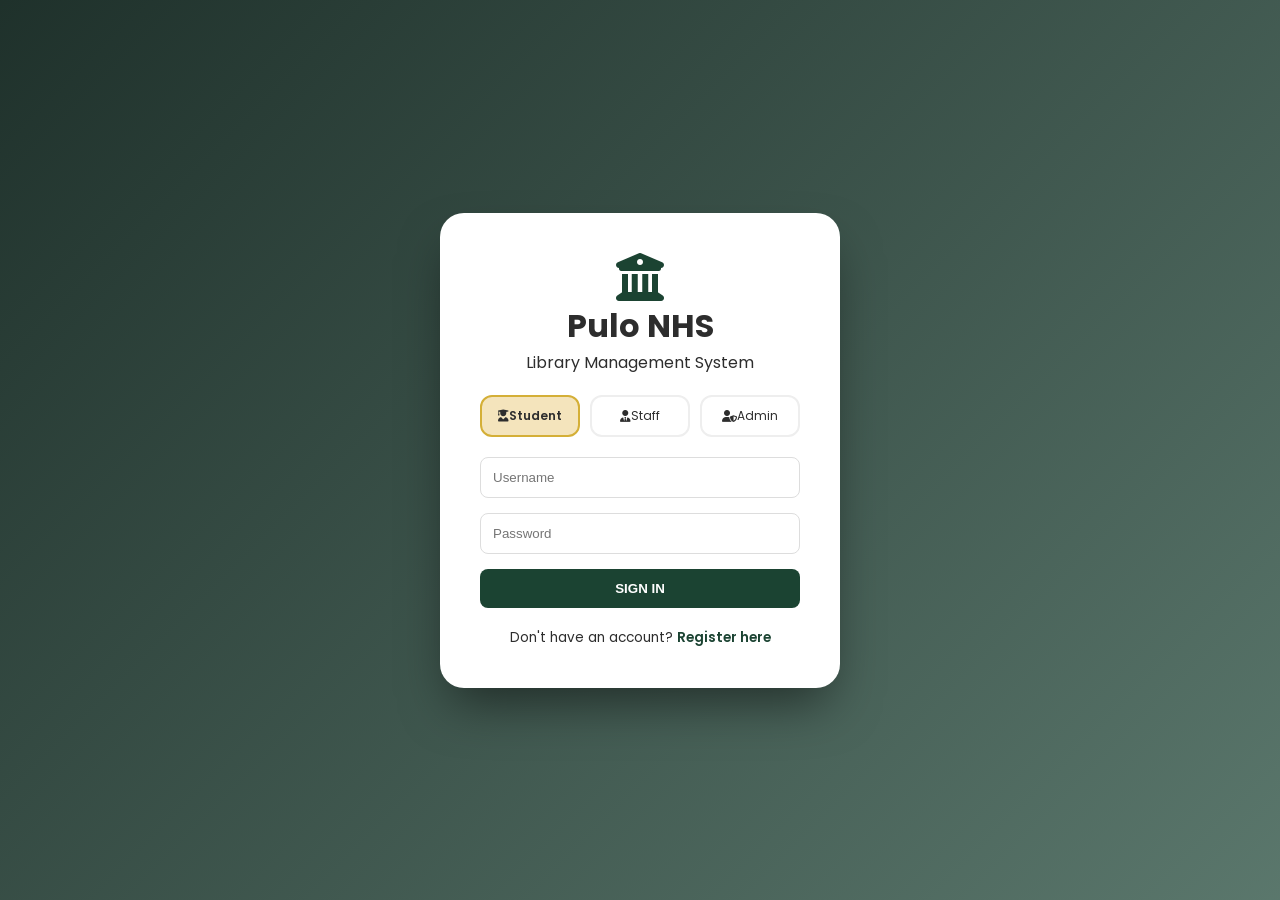
==== index.html @ fcb6839c "first commit" ====
<!DOCTYPE html>
<html lang="en">
<head>
    <meta charset="UTF-8">
    <meta name="viewport" content="width=device-width, initial-scale=1.0">
    <title>Pulo NHS | Library System</title>
    <link rel="stylesheet" href="https://cdnjs.cloudflare.com/ajax/libs/font-awesome/6.4.0/css/all.min.css">
    <link rel="stylesheet" href="styles.css">
</head>
<body>
    <div class="login-container">
        <div class="login-overlay"></div>
        
        <div class="login-box">
            <div class="login-logo">
                <i class="fas fa-university"></i>
                <h1>Pulo NHS</h1>
                <p>Library Management System</p>
            </div>

            <div id="loginSection">
                <form id="loginForm">
                    <div class="role-selector">
                        <div class="role-option active" data-role="User">
                            <i class="fas fa-user-graduate"></i><span>Student</span>
                        </div>
                        <div class="role-option" data-role="staff">
                            <i class="fas fa-user-tie"></i><span>Staff</span>
                        </div>
                        <div class="role-option" data-role="admin">
                            <i class="fas fa-user-shield"></i><span>Admin</span>
                        </div>
                    </div>
                    <input type="text" class="form-control" placeholder="Username" required>
                    <input type="password" class="form-control" placeholder="Password" required>
                    <button type="submit" class="btn-login">SIGN IN</button>
                </form>
                <p class="toggle-text">Don't have an account? <a href="#" id="showRegister">Register here</a></p>
            </div>

            <div id="registerSection" style="display: none;">
                <h2 style="margin-bottom: 15px; color: var(--primary-dark);">Create Account</h2>
                <form id="registerForm">
                    <input type="text" class="form-control" placeholder="Full Name" required>
                    <input type="text" class="form-control" placeholder="Student ID (e.g. 2026-10452)" required>
                    <input type="email" class="form-control" placeholder="School Email" required>
                    <input type="password" class="form-control" placeholder="Create Password" required>
                    <button type="submit" class="btn-login" style="background: var(--accent); color: var(--primary-dark);">REGISTER</button>
                </form>
                <p class="toggle-text">Already have an account? <a href="#" id="showLogin">Sign In</a></p>
            </div>
        </div>
    </div>

    <script>
        // TOGGLE BETWEEN LOGIN AND REGISTER
        const loginSection = document.getElementById('loginSection');
        const registerSection = document.getElementById('registerSection');
        const showRegister = document.getElementById('showRegister');
        const showLogin = document.getElementById('showLogin');

        showRegister.addEventListener('click', (e) => {
            e.preventDefault();
            loginSection.style.display = 'none';
            registerSection.style.display = 'block';
        });

        showLogin.addEventListener('click', (e) => {
            e.preventDefault();
            registerSection.style.display = 'none';
            loginSection.style.display = 'block';
        });

        // ROLE SELECTION LOGIC
        document.querySelectorAll('.role-option').forEach(option => {
            option.addEventListener('click', function() {
                document.querySelectorAll('.role-option').forEach(opt => opt.classList.remove('active'));
                this.classList.add('active');
            });
        });

        // LOGIN REDIRECTION
        document.getElementById('loginForm').addEventListener('submit', function(e) {
            e.preventDefault();
            const activeRole = document.querySelector('.role-option.active').getAttribute('data-role');
            
            if (activeRole === 'User') {
                window.location.href = "student/studentdashboard.html";
            } else if (activeRole === 'staff') {
                window.location.href = "staff/staffdashboard.html";
            } else if (activeRole === 'admin') {
                window.location.href = "admin/admindashboard.html";
            }
        });

        // REGISTRATION LOGIC (SIMULATED)
        document.getElementById('registerForm').addEventListener('submit', function(e) {
            e.preventDefault();
            alert('Registration Successful! Please log in.');
            registerSection.style.display = 'none';
            loginSection.style.display = 'block';
        });
    </script>
</body>
</html>
---- styles.css ----
@import url('https://fonts.googleapis.com/css2?family=Poppins:wght@300;400;500;600;700&display=swap');

:root {
    --primary: #1b4332;
    --primary-dark: #081c15;
    --accent: #d4af37;
    --accent-light: #f4e4bc;
    --bg-light: #f0f2f5;
    --white: #ffffff;
    --shadow: 0 4px 20px rgba(0,0,0,0.08);
}

* { margin: 0; padding: 0; box-sizing: border-box; }
body { font-family: 'Poppins', sans-serif; background: var(--bg-light); color: #2d2d2d; overflow-x: hidden; }

/* LOGIN STYLES */
.login-container { height: 100vh; display: flex; align-items: center; justify-content: center; position: relative; background: url('https://images.unsplash.com/photo-1524995997946-a1c2e315a42f?q=80&w=2000') center/cover; }
.login-overlay { position: absolute; inset: 0; background: linear-gradient(135deg, rgba(8,28,21,0.9) 0%, rgba(27,67,50,0.7) 100%); }
.login-box { background: var(--white); padding: 2.5rem; border-radius: 24px; width: 90%; max-width: 400px; position: relative; z-index: 10; text-align: center; box-shadow: 0 25px 50px -12px rgba(0,0,0,0.5); }
.login-logo i { font-size: 3rem; color: var(--primary); }
.role-selector { display: flex; gap: 10px; margin: 20px 0; }
.role-option { flex: 1; padding: 10px; border: 2px solid #eee; border-radius: 12px; cursor: pointer; font-size: 0.75rem; transition: 0.3s; }
.role-option.active { border-color: var(--accent); background: var(--accent-light); font-weight: 600; }
.form-control { width: 100%; padding: 12px; margin-bottom: 15px; border: 1.5px solid #ddd; border-radius: 8px; }
.btn-login { width: 100%; padding: 12px; background: var(--primary); color: white; border: none; border-radius: 8px; font-weight: 600; cursor: pointer; }

/* DASHBOARD LAYOUT */
.sidebar { width: 260px; background: var(--primary-dark); height: 100vh; position: fixed; color: white; padding: 30px 20px; transition: 0.4s ease; z-index: 1000; }
.sidebar.collapsed { transform: translateX(-260px); }
.sidebar-logo { display: flex; align-items: center; gap: 12px; color: var(--accent); font-weight: 700; margin-bottom: 40px; }
.sidebar-menu { list-style: none; }
.sidebar-menu li a { display: flex; align-items: center; gap: 15px; padding: 12px; color: rgba(255,255,255,0.7); text-decoration: none; border-radius: 10px; transition: 0.3s; }
.sidebar-menu li a.active, .sidebar-menu li a:hover { background: var(--accent); color: var(--primary-dark); font-weight: 600; }
.sidebar-footer { position: absolute; bottom: 20px; font-size: 0.7rem; opacity: 0.5; }

.main-content { margin-left: 260px; transition: 0.4s ease; min-height: 100vh; }
.main-content.expanded { margin-left: 0; }

.topbar { background: white; padding: 15px 30px; display: flex; justify-content: space-between; align-items: center; border-bottom: 1px solid #eee; position: sticky; top: 0; z-index: 999; }
.topbar-left { display: flex; align-items: center; gap: 20px; }
.hamburger { background: none; border: none; font-size: 1.5rem; cursor: pointer; color: var(--primary); }

/* CONTENT STYLES */
.content-body { padding: 30px; max-width: 1200px; margin: auto; }
.info-grid { display: grid; grid-template-columns: repeat(auto-fit, minmax(300px, 1fr)); gap: 20px; margin-bottom: 30px; }
.info-card { background: white; padding: 25px; border-radius: 20px; box-shadow: var(--shadow); border-left: 5px solid var(--primary); }
.info-card h3 { color: var(--primary); margin-bottom: 10px; }
.expect-list { list-style: none; margin-top: 10px; }
.expect-list li { font-size: 0.9rem; margin-bottom: 5px; }
.expect-list i { color: #2d6a4f; margin-right: 8px; }

.stats-grid { display: grid; grid-template-columns: repeat(auto-fit, minmax(200px, 1fr)); gap: 20px; margin-bottom: 30px; }
.stat-card { background: white; padding: 20px; border-radius: 16px; display: flex; align-items: center; gap: 15px; box-shadow: var(--shadow); }
.stat-icon { width: 50px; height: 50px; border-radius: 12px; display: flex; align-items: center; justify-content: center; font-size: 1.2rem; }
.b-green { background: #d8f3dc; color: #2d6a4f; }
.b-gold { background: #fff3b0; color: #b8860b; }
.b-blue { background: #e0f2fe; color: #0284c7; }

.table-container { background: white; padding: 25px; border-radius: 20px; box-shadow: var(--shadow); }
table { width: 100%; border-collapse: collapse; margin-top: 15px; }
thead tr { background: var(--primary); color: white; text-align: left; }
th, td { padding: 15px; border-bottom: 1px solid #eee; }
.badge { padding: 5px 12px; border-radius: 20px; font-size: 0.7rem; font-weight: 700; }
.active-badge { background: #d8f3dc; color: #2d6a4f; }
.due-badge { background: #fff3b0; color: #b8860b; }
.btn-logout { text-decoration: none; color: #d90429; font-weight: 600; font-size: 0.9rem; }

/* Catalog Specific Styles */
.search-container {
    position: relative;
    margin-bottom: 30px;
    background: white;
    border-radius: 12px;
    box-shadow: var(--shadow);
}

.search-icon {
    position: absolute;
    left: 20px;
    top: 50%;
    transform: translateY(-50%);
    color: var(--text-muted);
}

.search-input {
    width: 100%;
    padding: 18px 18px 18px 55px;
    border: none;
    border-radius: 12px;
    font-size: 1rem;
    font-family: inherit;
    outline: none;
}

.catalog-grid {
    display: grid;
    grid-template-columns: repeat(auto-fill, minmax(280px, 1fr));
    gap: 25px;
}

.book-card-alt {
    background: white;
    border-radius: 16px;
    overflow: hidden;
    box-shadow: var(--shadow);
    transition: transform 0.3s ease;
}

.book-card-alt:hover { transform: translateY(-5px); }

/* The Striped Covers */
.book-cover {
    height: 180px;
    display: flex;
    align-items: center;
    justify-content: center;
    font-size: 4rem;
    color: rgba(255,255,255,0.6);
    /* Stripe pattern using linear-gradient */
    background-image: repeating-linear-gradient(
        45deg,
        transparent,
        transparent 10px,
        rgba(0,0,0,0.05) 10px,
        rgba(0,0,0,0.05) 20px
    );
}

.color-teal { background-color: #009688; }
.color-green { background-color: #00c853; }
.color-maroon { background-color: #880e4f; }
.color-orange { background-color: #ff9800; }

.book-info-alt { padding: 20px; }
.book-info-alt h3 { font-size: 1.1rem; color: var(--primary-dark); margin-bottom: 5px; }
.book-info-alt .author { color: #757575; font-size: 0.9rem; margin-bottom: 15px; }

.book-footer-alt {
    display: flex;
    justify-content: space-between;
    align-items: center;
    border-top: 1px solid #f0f0f0;
    padding-top: 15px;
}

.isbn { font-size: 0.8rem; color: #999; }
.status-pill {
    font-size: 0.7rem;
    font-weight: 700;
    padding: 5px 12px;
    border-radius: 20px;
}

/* History Specific Badges */
.status-ontime {
    background-color: #e0f2f1;
    color: #009688;
}

.status-overdue-history {
    background-color: #ffebee;
    color: #d32f2f;
}

/* Ensure table rows have a subtle border as seen in the image */
.table-container td {
    border-bottom: 1px solid #f0f0f0;
}

.table-container tr:last-child td {
    border-bottom: none;
}

/* Profile Page Specific Styles */
.profile-card {
    background: white;
    border-radius: 24px;
    overflow: hidden;
    box-shadow: var(--shadow);
    max-width: 800px;
    margin: auto;
}

.profile-header-bg {
    background: var(--primary);
    height: 120px;
    position: relative;
    margin-bottom: 60px;
}

.profile-avatar {
    width: 100px;
    height: 100px;
    background: var(--accent);
    border: 5px solid white;
    border-radius: 50%;
    position: absolute;
    bottom: -50px;
    left: 40px;
    display: flex;
    align-items: center;
    justify-content: center;
    font-size: 2.5rem;
    color: white;
}

.profile-details {
    padding: 0 40px 40px 40px;
}

.profile-main-info h1 {
    font-size: 1.8rem;
    color: var(--primary-dark);
    margin-bottom: 5px;
}

/* Responsive Profile Grid */
.info-tiles-grid {
    display: grid;
    /* This creates 2 columns on desktop, 1 on mobile */
    grid-template-columns: repeat(auto-fit, minmax(240px, 1fr)); 
    gap: 20px;
    margin-top: 30px;
    padding-top: 20px;
    border-top: 1px solid #eee;
}

.info-tile {
    min-width: 0; /* Critical for grid item text wrapping */
}

.info-tile label {
    display: block;
    font-size: 0.75rem;
    color: #999;
    text-transform: uppercase;
    letter-spacing: 1px;
    margin-bottom: 5px;
}

.info-tile p {
    font-size: 1rem;
    color: var(--text-dark);
    font-weight: 500;
    
    /* These three lines prevent the email from pushing out the card */
    inline-size: 100%;
    overflow-wrap: break-word; 
    word-break: break-word;
    white-space: normal; /* Allows text to move to the next line */
}

.toggle-text {
    margin-top: 20px;
    font-size: 0.85rem;
    color: var(--text-muted);
}

.toggle-text a {
    color: var(--primary);
    text-decoration: none;
    font-weight: 600;
}

.toggle-text a:hover {
    text-decoration: underline;
    color: var(--accent);
}

/* Responsive adjustment for the Profile Card padding on mobile */
@media (max-width: 480px) {
    .profile-details {
        padding: 0 20px 20px 20px;
    }
    .profile-main-info h1 {
        font-size: 1.4rem;
    }
}
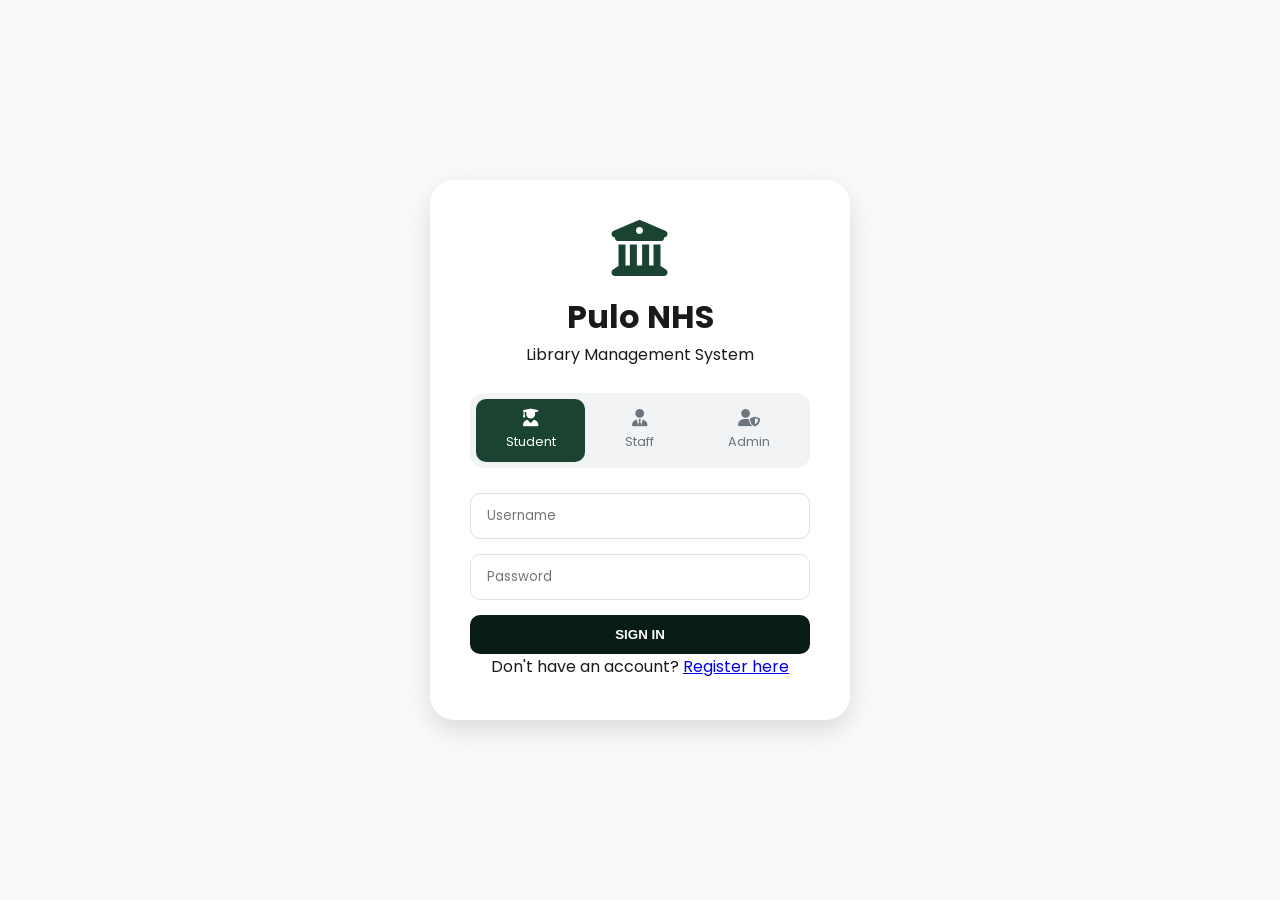
==== commit 68c6a9f1: "Updated codes  od ui" ====
--- a/index.html
+++ b/index.html
@@ -12,6 +12,10 @@
         <div class="login-overlay"></div>
         
         <div class="login-box">
+            <div id="logoutAlert" class="alert-success" style="display: none;">
+                <i class="fas fa-check-circle"></i> Successfully logged out.
+            </div>
+
             <div class="login-logo">
                 <i class="fas fa-university"></i>
                 <h1>Pulo NHS</h1>
@@ -31,11 +35,17 @@
                             <i class="fas fa-user-shield"></i><span>Admin</span>
                         </div>
                     </div>
-                    <input type="text" class="form-control" placeholder="Username" required>
-                    <input type="password" class="form-control" placeholder="Password" required>
+                    <div class="input-group">
+                        <input type="text" class="form-control" placeholder="Username" required>
+                    </div>
+                    <div class="input-group">
+                        <input type="password" class="form-control" placeholder="Password" required>
+                    </div>
                     <button type="submit" class="btn-login">SIGN IN</button>
                 </form>
-                <p class="toggle-text">Don't have an account? <a href="#" id="showRegister">Register here</a></p>
+                <p class="toggle-text" id="toggleWrapper">
+                    Don't have an account? <a href="#" id="showRegister">Register here</a>
+                </p>
             </div>
 
             <div id="registerSection" style="display: none;">
@@ -53,12 +63,24 @@
     </div>
 
     <script>
-        // TOGGLE BETWEEN LOGIN AND REGISTER
+        // 1. HANDLE LOGOUT & URL CLEANUP
+        window.onload = function() {
+            const urlParams = new URLSearchParams(window.location.search);
+            if (urlParams.get('logout') === 'true') {
+                const alertBox = document.getElementById('logoutAlert');
+                alertBox.style.display = 'block';
+                window.history.replaceState({}, document.title, window.location.pathname);
+                setTimeout(() => { alertBox.style.display = 'none'; }, 3000);
+            }
+        };
+
         const loginSection = document.getElementById('loginSection');
         const registerSection = document.getElementById('registerSection');
         const showRegister = document.getElementById('showRegister');
         const showLogin = document.getElementById('showLogin');
+        const toggleWrapper = document.getElementById('toggleWrapper');
 
+        // 2. TOGGLE BETWEEN LOGIN AND REGISTER
         showRegister.addEventListener('click', (e) => {
             e.preventDefault();
             loginSection.style.display = 'none';
@@ -71,15 +93,28 @@
             loginSection.style.display = 'block';
         });
 
-        // ROLE SELECTION LOGIC
+        // 3. ROLE SELECTION LOGIC (Now with visibility toggle)
         document.querySelectorAll('.role-option').forEach(option => {
             option.addEventListener('click', function() {
+                // Update active state visuals
                 document.querySelectorAll('.role-option').forEach(opt => opt.classList.remove('active'));
                 this.classList.add('active');
+
+                // Check role to hide/show registration
+                const activeRole = this.getAttribute('data-role');
+                
+                if (activeRole === 'staff' || activeRole === 'admin') {
+                    // Use opacity and pointer-events so the box doesn't "jump" in height
+                    toggleWrapper.style.opacity = '0';
+                    toggleWrapper.style.pointerEvents = 'none';
+                } else {
+                    toggleWrapper.style.opacity = '1';
+                    toggleWrapper.style.pointerEvents = 'auto';
+                }
             });
         });
 
-        // LOGIN REDIRECTION
+        // 4. LOGIN REDIRECTION
         document.getElementById('loginForm').addEventListener('submit', function(e) {
             e.preventDefault();
             const activeRole = document.querySelector('.role-option.active').getAttribute('data-role');
@@ -93,7 +128,7 @@
             }
         });
 
-        // REGISTRATION LOGIC (SIMULATED)
+        // 5. REGISTRATION LOGIC
         document.getElementById('registerForm').addEventListener('submit', function(e) {
             e.preventDefault();
             alert('Registration Successful! Please log in.');
--- a/styles.css
+++ b/styles.css
@@ -1,278 +1,514 @@
+/* ============================================================
+   PNHS LIBRARY MANAGEMENT SYSTEM - MASTER STYLES
+   Theme: Forest Green & Academic Gold (v3.2 - Final Polish)
+   ============================================================ */
+
 @import url('https://fonts.googleapis.com/css2?family=Poppins:wght@300;400;500;600;700&display=swap');
 
 :root {
+    /* Brand Colors */
     --primary: #1b4332;
     --primary-dark: #081c15;
     --accent: #d4af37;
+    --accent-hover: #b8860b;
     --accent-light: #f4e4bc;
-    --bg-light: #f0f2f5;
+
+    /* Functional Colors */
+    --bg-light: #f8f9fa;
     --white: #ffffff;
-    --shadow: 0 4px 20px rgba(0,0,0,0.08);
-}
-
-* { margin: 0; padding: 0; box-sizing: border-box; }
-body { font-family: 'Poppins', sans-serif; background: var(--bg-light); color: #2d2d2d; overflow-x: hidden; }
-
-/* LOGIN STYLES */
-.login-container { height: 100vh; display: flex; align-items: center; justify-content: center; position: relative; background: url('https://images.unsplash.com/photo-1524995997946-a1c2e315a42f?q=80&w=2000') center/cover; }
-.login-overlay { position: absolute; inset: 0; background: linear-gradient(135deg, rgba(8,28,21,0.9) 0%, rgba(27,67,50,0.7) 100%); }
-.login-box { background: var(--white); padding: 2.5rem; border-radius: 24px; width: 90%; max-width: 400px; position: relative; z-index: 10; text-align: center; box-shadow: 0 25px 50px -12px rgba(0,0,0,0.5); }
-.login-logo i { font-size: 3rem; color: var(--primary); }
-.role-selector { display: flex; gap: 10px; margin: 20px 0; }
-.role-option { flex: 1; padding: 10px; border: 2px solid #eee; border-radius: 12px; cursor: pointer; font-size: 0.75rem; transition: 0.3s; }
-.role-option.active { border-color: var(--accent); background: var(--accent-light); font-weight: 600; }
-.form-control { width: 100%; padding: 12px; margin-bottom: 15px; border: 1.5px solid #ddd; border-radius: 8px; }
-.btn-login { width: 100%; padding: 12px; background: var(--primary); color: white; border: none; border-radius: 8px; font-weight: 600; cursor: pointer; }
-
-/* DASHBOARD LAYOUT */
-.sidebar { width: 260px; background: var(--primary-dark); height: 100vh; position: fixed; color: white; padding: 30px 20px; transition: 0.4s ease; z-index: 1000; }
-.sidebar.collapsed { transform: translateX(-260px); }
-.sidebar-logo { display: flex; align-items: center; gap: 12px; color: var(--accent); font-weight: 700; margin-bottom: 40px; }
-.sidebar-menu { list-style: none; }
-.sidebar-menu li a { display: flex; align-items: center; gap: 15px; padding: 12px; color: rgba(255,255,255,0.7); text-decoration: none; border-radius: 10px; transition: 0.3s; }
-.sidebar-menu li a.active, .sidebar-menu li a:hover { background: var(--accent); color: var(--primary-dark); font-weight: 600; }
-.sidebar-footer { position: absolute; bottom: 20px; font-size: 0.7rem; opacity: 0.5; }
-
-.main-content { margin-left: 260px; transition: 0.4s ease; min-height: 100vh; }
-.main-content.expanded { margin-left: 0; }
-
-.topbar { background: white; padding: 15px 30px; display: flex; justify-content: space-between; align-items: center; border-bottom: 1px solid #eee; position: sticky; top: 0; z-index: 999; }
-.topbar-left { display: flex; align-items: center; gap: 20px; }
-.hamburger { background: none; border: none; font-size: 1.5rem; cursor: pointer; color: var(--primary); }
-
-/* CONTENT STYLES */
-.content-body { padding: 30px; max-width: 1200px; margin: auto; }
-.info-grid { display: grid; grid-template-columns: repeat(auto-fit, minmax(300px, 1fr)); gap: 20px; margin-bottom: 30px; }
-.info-card { background: white; padding: 25px; border-radius: 20px; box-shadow: var(--shadow); border-left: 5px solid var(--primary); }
-.info-card h3 { color: var(--primary); margin-bottom: 10px; }
-.expect-list { list-style: none; margin-top: 10px; }
-.expect-list li { font-size: 0.9rem; margin-bottom: 5px; }
-.expect-list i { color: #2d6a4f; margin-right: 8px; }
-
-.stats-grid { display: grid; grid-template-columns: repeat(auto-fit, minmax(200px, 1fr)); gap: 20px; margin-bottom: 30px; }
-.stat-card { background: white; padding: 20px; border-radius: 16px; display: flex; align-items: center; gap: 15px; box-shadow: var(--shadow); }
-.stat-icon { width: 50px; height: 50px; border-radius: 12px; display: flex; align-items: center; justify-content: center; font-size: 1.2rem; }
-.b-green { background: #d8f3dc; color: #2d6a4f; }
-.b-gold { background: #fff3b0; color: #b8860b; }
-.b-blue { background: #e0f2fe; color: #0284c7; }
-
-.table-container { background: white; padding: 25px; border-radius: 20px; box-shadow: var(--shadow); }
-table { width: 100%; border-collapse: collapse; margin-top: 15px; }
-thead tr { background: var(--primary); color: white; text-align: left; }
-th, td { padding: 15px; border-bottom: 1px solid #eee; }
-.badge { padding: 5px 12px; border-radius: 20px; font-size: 0.7rem; font-weight: 700; }
-.active-badge { background: #d8f3dc; color: #2d6a4f; }
+    --text-dark: #1a1a1a;
+    --text-muted: #6c757d;
+    --danger: #d90429;
+    --success: #2d6a4f;
+
+    /* Effects */
+    --shadow-sm: 0 2px 10px rgba(0, 0, 0, 0.05);
+    --shadow-md: 0 4px 20px rgba(0, 0, 0, 0.08);
+    --shadow-lg: 0 10px 25px rgba(0, 0, 0, 0.12);
+    --transition: 0.3s cubic-bezier(0.4, 0, 0.2, 1);
+}
+
+/* 1. Global Resets */
+* {
+    margin: 0;
+    padding: 0;
+    box-sizing: border-box;
+    list-style: none;
+}
+
+body {
+    font-family: 'Poppins', sans-serif;
+    background: var(--bg-light);
+    color: var(--text-dark);
+    line-height: 1.6;
+    overflow-x: hidden;
+}
+
+/* 2. Login Page Specific Styles */
+.login-container {
+    height: 100vh;
+    width: 100%;
+    display: flex;
+    align-items: center;
+    justify-content: center;
+    background-color: var(--bg-light);
+}
+
+.login-box {
+    background: var(--white);
+    padding: 40px;
+    border-radius: 24px;
+    box-shadow: var(--shadow-lg);
+    width: 100%;
+    max-width: 420px;
+    text-align: center;
+    z-index: 10;
+}
+
+.login-logo i {
+    font-size: 3.5rem;
+    color: var(--primary);
+    margin-bottom: 15px;
+}
+
+.role-selector {
+    display: flex;
+    justify-content: space-between;
+    margin: 25px 0;
+    background: #f1f3f5;
+    padding: 6px;
+    border-radius: 14px;
+}
+
+.role-option {
+    flex: 1;
+    padding: 10px;
+    cursor: pointer;
+    border-radius: 10px;
+    transition: var(--transition);
+    font-size: 0.8rem;
+    color: var(--text-muted);
+}
+
+.role-option i {
+    display: block;
+    margin-bottom: 5px;
+    font-size: 1.1rem;
+}
+
+.role-option.active {
+    background: var(--primary);
+    color: var(--white);
+}
+
+.form-control {
+    width: 100%;
+    padding: 12px 16px;
+    margin-bottom: 15px;
+    border: 1px solid #e0e0e0;
+    border-radius: 10px;
+    outline: none;
+    font-family: inherit;
+    transition: 0.3s;
+}
+
+.form-control:focus {
+    border-color: var(--primary);
+}
+
+.btn-login {
+    width: 100%;
+    padding: 12px;
+    background: var(--primary-dark);
+    color: white;
+    border: none;
+    border-radius: 10px;
+    font-weight: 600;
+    cursor: pointer;
+    transition: 0.3s;
+}
+
+.btn-login:hover {
+    background: var(--primary);
+}
+
+/* 3. Sidebar Layout */
+.sidebar {
+    width: 260px;
+    background: var(--primary-dark);
+    height: 100vh;
+    position: fixed;
+    color: white;
+    padding: 30px 20px;
+    transition: var(--transition);
+    z-index: 1000;
+}
+
+.sidebar.collapsed {
+    transform: translateX(-260px);
+}
+
+.sidebar-logo {
+    display: flex;
+    align-items: center;
+    gap: 10px;
+    color: var(--white);
+    font-weight: 600;
+    margin-bottom: 40px;
+    font-size: 1.25rem;
+}
+
+.sidebar-menu li {
+    margin-bottom: 8px;
+}
+
+.sidebar-menu li a {
+    display: flex;
+    align-items: center;
+    gap: 12px;
+    padding: 12px 16px;
+    color: rgba(255, 255, 255, 0.7);
+    text-decoration: none;
+    border-radius: 12px;
+    transition: var(--transition);
+}
+
+.sidebar-menu li a i {
+    width: 20px;
+    text-align: center;
+}
+
+.sidebar-menu li a.active,
+.sidebar-menu li a:hover {
+    background: var(--accent);
+    color: var(--primary-dark) !important;
+    font-weight: 600;
+    transform: translateX(5px);
+}
+
+.sidebar-footer {
+    position: absolute;
+    bottom: 30px;
+    width: calc(100% - 40px);
+    font-size: 0.75rem;
+    color: rgba(255, 255, 255, 0.3);
+    text-align: center;
+}
+
+/* 4. Main Content & Topbar */
+.main-content {
+    margin-left: 260px;
+    transition: var(--transition);
+    min-height: 100vh;
+}
+
+.main-content.expanded {
+    margin-left: 0;
+}
+
+.topbar {
+    background: var(--white);
+    padding: 15px 40px;
+    display: flex;
+    justify-content: space-between;
+    align-items: center;
+    border-bottom: 1px solid rgba(0, 0, 0, 0.05);
+    position: sticky;
+    top: 0;
+    z-index: 999;
+}
+
+.topbar-right {
+    display: flex;
+    align-items: center;
+    gap: 24px;
+}
+
+.avatar-circle {
+    width: 38px;
+    height: 38px;
+    background: var(--primary-dark);
+    color: white;
+    border-radius: 10px;
+    display: flex;
+    align-items: center;
+    justify-content: center;
+    font-weight: 600;
+    border: 1px solid rgba(255, 255, 255, 0.1);
+}
+
+.hamburger {
+    background: #f1f3f5;
+    border: none;
+    width: 40px;
+    height: 40px;
+    border-radius: 10px;
+    font-size: 1.1rem;
+    cursor: pointer;
+    color: var(--primary);
+    transition: var(--transition);
+}
+
+/* 5. Buttons & Actions */
+.btn-new-transaction {
+    background-color: var(--primary-dark);
+    color: white !important;
+    padding: 10px 24px;
+    border-radius: 50px;
+    font-weight: 600;
+    font-size: 0.9rem;
+    display: flex;
+    align-items: center;
+    gap: 10px;
+    border: none;
+    cursor: pointer;
+    transition: var(--transition);
+    box-shadow: var(--shadow-sm);
+}
+
+.btn-new-transaction:hover {
+    transform: translateY(-2px);
+    box-shadow: var(--shadow-md);
+    background-color: var(--primary);
+}
+
+.btn-logout {
+    color: var(--danger);
+    text-decoration: none;
+    font-weight: 600;
+    font-size: 0.9rem;
+    display: flex;
+    align-items: center;
+    gap: 8px;
+    padding: 8px 16px;
+    border-radius: 10px;
+    transition: var(--transition);
+}
+
+.btn-logout:hover {
+    background: #fff0f0;
+}
+
+/* 6. Dashboard Grid & Cards */
+.content-body {
+    padding: 30px 40px;
+    max-width: 1400px;
+    margin: auto;
+}
+
+.stats-grid {
+    display: grid;
+    grid-template-columns: repeat(auto-fit, minmax(260px, 1fr));
+    gap: 24px;
+    margin-bottom: 30px;
+}
+
+.stat-card {
+    background: var(--white);
+    padding: 25px;
+    border-radius: 24px;
+    display: flex;
+    align-items: center;
+    gap: 20px;
+    box-shadow: var(--shadow-sm);
+    transition: var(--transition);
+}
+
+.stat-card:hover {
+    transform: translateY(-5px);
+    box-shadow: var(--shadow-md);
+}
+
+.stat-icon {
+    width: 60px;
+    height: 60px;
+    border-radius: 18px;
+    display: flex;
+    align-items: center;
+    justify-content: center;
+    font-size: 1.5rem;
+}
+
+.b-green { background: #e8f5e9; color: var(--primary); }
+.b-gold { background: #fffde7; color: var(--accent); }
+.b-blue { background: #e3f2fd; color: #1976d2; }
+
+/* 7. Tables & Badges */
+.table-container {
+    background: var(--white);
+    padding: 30px;
+    border-radius: 24px;
+    box-shadow: var(--shadow-sm);
+    overflow-x: auto;
+}
+
+.table-header {
+    display: flex;
+    justify-content: space-between;
+    align-items: center;
+    margin-bottom: 25px;
+}
+
+.search-input-wrapper {
+    position: relative;
+    display: flex;
+    align-items: center;
+}
+
+.search-input-wrapper i {
+    position: absolute;
+    left: 15px;
+    color: var(--text-muted);
+}
+
+.search-input-wrapper input {
+    padding: 12px 15px 12px 45px;
+    border-radius: 15px;
+    border: 1px solid #eef0f2;
+    background: #f8f9fa;
+    outline: none;
+    width: 300px;
+    transition: var(--transition);
+}
+
+.search-input-wrapper input:focus {
+    border-color: var(--accent);
+    background: var(--white);
+}
+
+table {
+    width: 100%;
+    border-collapse: collapse;
+    min-width: 850px;
+}
+
+thead tr th {
+    background: var(--primary);
+    color: white;
+    padding: 18px 20px;
+    text-align: left;
+    font-size: 0.85rem;
+    text-transform: uppercase;
+}
+
+thead tr th:first-child { border-radius: 15px 0 0 15px; }
+thead tr th:last-child { border-radius: 0 15px 15px 0; }
+
+td {
+    padding: 20px;
+    border-bottom: 1px solid #f1f3f5;
+    font-size: 0.95rem;
+}
+
+.badge {
+    padding: 6px 14px;
+    border-radius: 10px;
+    font-size: 0.75rem;
+    font-weight: 700;
+}
+
+.active-badge { background: #d8f3dc; color: var(--success); }
 .due-badge { background: #fff3b0; color: #b8860b; }
-.btn-logout { text-decoration: none; color: #d90429; font-weight: 600; font-size: 0.9rem; }
-
-/* Catalog Specific Styles */
-.search-container {
-    position: relative;
-    margin-bottom: 30px;
-    background: white;
-    border-radius: 12px;
-    box-shadow: var(--shadow);
-}
-
-.search-icon {
-    position: absolute;
-    left: 20px;
-    top: 50%;
-    transform: translateY(-50%);
-    color: var(--text-muted);
-}
-
-.search-input {
-    width: 100%;
-    padding: 18px 18px 18px 55px;
-    border: none;
-    border-radius: 12px;
-    font-size: 1rem;
-    font-family: inherit;
-    outline: none;
-}
-
+.overdue-badge { background: #ffebee; color: var(--danger); }
+
+/* 8. Catalog Grid & Inventory Monitor */
 .catalog-grid {
     display: grid;
     grid-template-columns: repeat(auto-fill, minmax(280px, 1fr));
-    gap: 25px;
+    gap: 30px;
 }
 
 .book-card-alt {
-    background: white;
-    border-radius: 16px;
+    background: var(--white);
+    border-radius: 20px;
     overflow: hidden;
-    box-shadow: var(--shadow);
-    transition: transform 0.3s ease;
-}
-
-.book-card-alt:hover { transform: translateY(-5px); }
-
-/* The Striped Covers */
-.book-cover {
-    height: 180px;
-    display: flex;
-    align-items: center;
-    justify-content: center;
-    font-size: 4rem;
-    color: rgba(255,255,255,0.6);
-    /* Stripe pattern using linear-gradient */
-    background-image: repeating-linear-gradient(
-        45deg,
-        transparent,
-        transparent 10px,
-        rgba(0,0,0,0.05) 10px,
-        rgba(0,0,0,0.05) 20px
-    );
-}
-
-.color-teal { background-color: #009688; }
-.color-green { background-color: #00c853; }
-.color-maroon { background-color: #880e4f; }
-.color-orange { background-color: #ff9800; }
-
-.book-info-alt { padding: 20px; }
-.book-info-alt h3 { font-size: 1.1rem; color: var(--primary-dark); margin-bottom: 5px; }
-.book-info-alt .author { color: #757575; font-size: 0.9rem; margin-bottom: 15px; }
-
-.book-footer-alt {
-    display: flex;
-    justify-content: space-between;
-    align-items: center;
-    border-top: 1px solid #f0f0f0;
-    padding-top: 15px;
-}
-
-.isbn { font-size: 0.8rem; color: #999; }
-.status-pill {
-    font-size: 0.7rem;
-    font-weight: 700;
-    padding: 5px 12px;
-    border-radius: 20px;
-}
-
-/* History Specific Badges */
-.status-ontime {
-    background-color: #e0f2f1;
-    color: #009688;
-}
-
-.status-overdue-history {
-    background-color: #ffebee;
-    color: #d32f2f;
-}
-
-/* Ensure table rows have a subtle border as seen in the image */
-.table-container td {
-    border-bottom: 1px solid #f0f0f0;
-}
-
-.table-container tr:last-child td {
-    border-bottom: none;
-}
-
-/* Profile Page Specific Styles */
-.profile-card {
-    background: white;
-    border-radius: 24px;
-    overflow: hidden;
-    box-shadow: var(--shadow);
-    max-width: 800px;
-    margin: auto;
-}
-
-.profile-header-bg {
-    background: var(--primary);
-    height: 120px;
-    position: relative;
-    margin-bottom: 60px;
-}
-
-.profile-avatar {
-    width: 100px;
-    height: 100px;
-    background: var(--accent);
-    border: 5px solid white;
-    border-radius: 50%;
-    position: absolute;
-    bottom: -50px;
-    left: 40px;
-    display: flex;
-    align-items: center;
-    justify-content: center;
-    font-size: 2.5rem;
-    color: white;
-}
-
-.profile-details {
-    padding: 0 40px 40px 40px;
-}
-
-.profile-main-info h1 {
-    font-size: 1.8rem;
+    box-shadow: var(--shadow-sm);
+    transition: var(--transition);
+    border: 1px solid #f0f0f0;
+    padding: 20px; /* Unified padding for monitor cards */
+}
+
+.book-card-alt:hover {
+    transform: translateY(-10px);
+    box-shadow: var(--shadow-lg);
+}
+
+/* Card Icons */
+.book-card-alt i.fas {
+    color: var(--primary);
+    font-size: 1.4rem;
+    display: block;
+    margin-bottom: 15px;
+}
+
+.book-info-alt h3 {
+    font-size: 1.1rem;
+    font-weight: 600;
     color: var(--primary-dark);
     margin-bottom: 5px;
 }
 
-/* Responsive Profile Grid */
-.info-tiles-grid {
-    display: grid;
-    /* This creates 2 columns on desktop, 1 on mobile */
-    grid-template-columns: repeat(auto-fit, minmax(240px, 1fr)); 
-    gap: 20px;
-    margin-top: 30px;
-    padding-top: 20px;
-    border-top: 1px solid #eee;
-}
-
-.info-tile {
-    min-width: 0; /* Critical for grid item text wrapping */
-}
-
-.info-tile label {
-    display: block;
-    font-size: 0.75rem;
-    color: #999;
-    text-transform: uppercase;
-    letter-spacing: 1px;
-    margin-bottom: 5px;
-}
-
-.info-tile p {
-    font-size: 1rem;
-    color: var(--text-dark);
-    font-weight: 500;
-    
-    /* These three lines prevent the email from pushing out the card */
-    inline-size: 100%;
-    overflow-wrap: break-word; 
-    word-break: break-word;
-    white-space: normal; /* Allows text to move to the next line */
-}
-
-.toggle-text {
-    margin-top: 20px;
-    font-size: 0.85rem;
+.book-info-alt p {
+    font-size: 0.9rem;
     color: var(--text-muted);
 }
 
-.toggle-text a {
+.book-footer-alt {
+    margin-top: 15px;
+    padding-top: 15px;
+    border-top: 1px solid #f1f3f5;
+    display: flex;
+    justify-content: space-between;
+    align-items: center;
+}
+
+.qty-count {
+    font-weight: 700;
     color: var(--primary);
-    text-decoration: none;
-    font-weight: 600;
-}
-
-.toggle-text a:hover {
-    text-decoration: underline;
-    color: var(--accent);
-}
-
-/* Responsive adjustment for the Profile Card padding on mobile */
-@media (max-width: 480px) {
-    .profile-details {
-        padding: 0 20px 20px 20px;
-    }
-    .profile-main-info h1 {
-        font-size: 1.4rem;
-    }
+}
+
+/* 9. Scanner Modal */
+.scanner-modal {
+    display: none;
+    position: fixed;
+    inset: 0;
+    background: rgba(8, 28, 21, 0.85);
+    z-index: 2000;
+    backdrop-filter: blur(8px);
+    align-items: center;
+    justify-content: center;
+}
+
+.modal-content {
+    background: white;
+    padding: 35px;
+    border-radius: 30px;
+    width: 100%;
+    max-width: 500px;
+    text-align: center;
+}
+
+.close-modal {
+    background: #f1f3f5;
+    border: none;
+    width: 40px;
+    height: 40px;
+    border-radius: 12px;
+    font-size: 1.5rem;
+    cursor: pointer;
+    transition: var(--transition);
+}
+
+/* 10. Responsive Queries */
+@media (max-width: 1024px) {
+    .sidebar { width: 85px; padding: 30px 15px; }
+    .sidebar-logo span, .sidebar-menu li a span, .sidebar-footer { display: none; }
+    .main-content { margin-left: 85px; }
+}
+
+@media (max-width: 768px) {
+    .sidebar { transform: translateX(-260px); }
+    .main-content { margin-left: 0; }
+    .table-header { flex-direction: column; align-items: flex-start; gap: 20px; }
+    .search-input-wrapper, .search-input-wrapper input { width: 100%; }
 }
